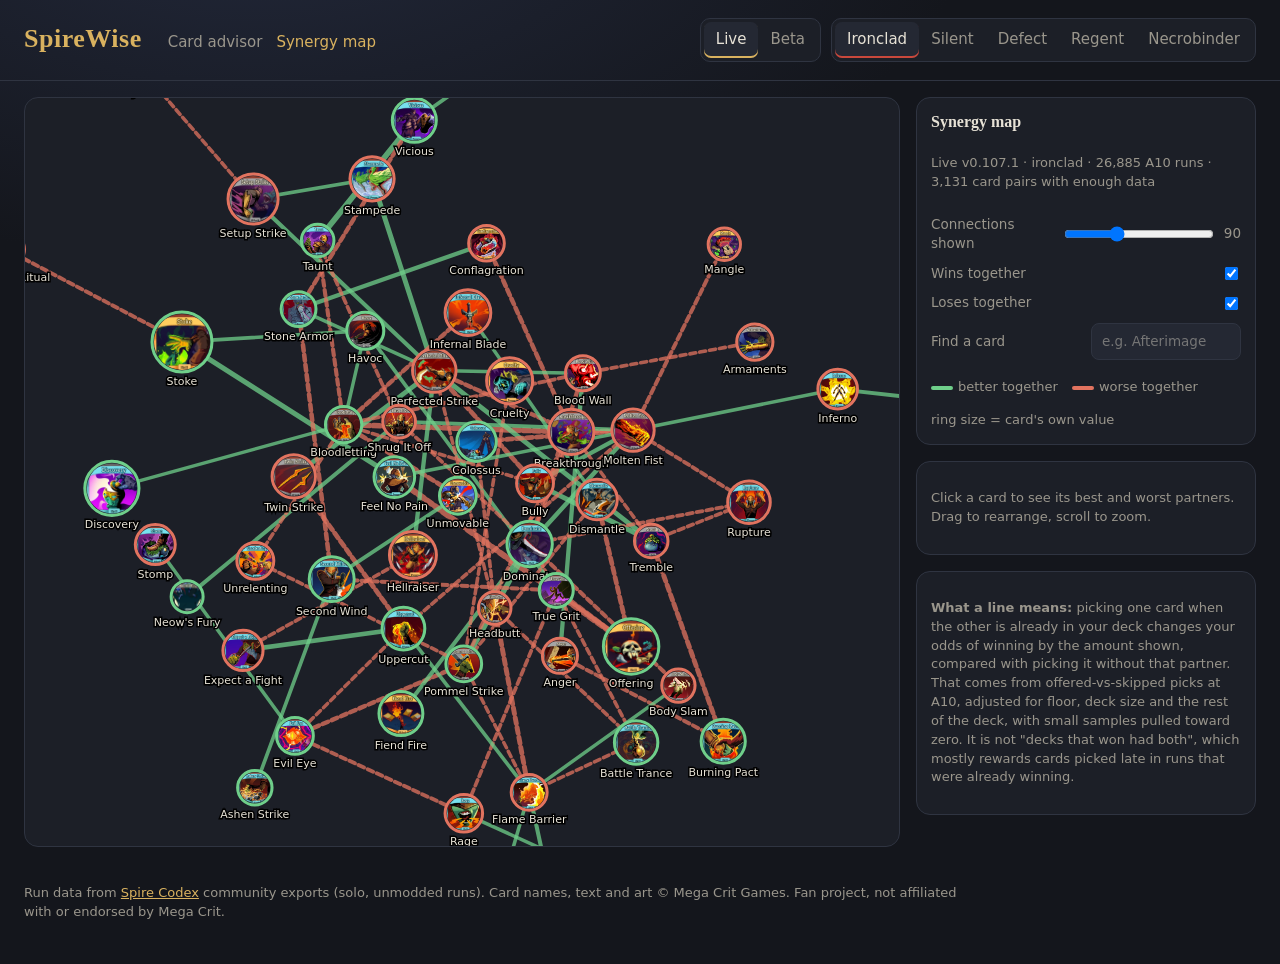
==== graph.html @ c15b02af "Add synergy map: card network of which cards win and lose more together Co-Authored-By: Claude Opus " ====
<!DOCTYPE html>
<html lang="en">
<head>
<meta charset="utf-8">
<meta name="viewport" content="width=device-width, initial-scale=1">
<title>SpireWise — Synergy map</title>
<meta name="description" content="Which Slay the Spire 2 cards win more together, and which lose more together, from 100k+ Ascension 10 runs.">
<link rel="stylesheet" href="style.css">
<style>
  main.graph{display:grid;grid-template-columns:minmax(0,1fr) 340px;gap:16px;padding:16px 24px;align-items:start}
  #stage{position:relative;height:calc(100vh - 150px);min-height:520px;padding:0;overflow:hidden}
  #stage svg{width:100%;height:100%;display:block;cursor:grab}
  .edge{fill:none;stroke-linecap:round}
  .node circle.ring{fill:var(--panel2);stroke-width:3}
  .node text{fill:var(--text);font-size:11px;text-anchor:middle;pointer-events:none;paint-order:stroke;stroke:#000;stroke-width:3px}
  .node{cursor:pointer}
  .dim{opacity:.12}
  .legend{display:flex;gap:14px;flex-wrap:wrap;font-size:13px;color:var(--muted);margin-top:8px}
  .sw{display:inline-block;width:22px;height:4px;border-radius:2px;vertical-align:middle;margin-right:5px}
  .side h3{font:600 14px Georgia,serif;margin:12px 0 4px;color:var(--gold)}
  .side table{border-collapse:collapse;width:100%;font-size:13.5px}
  .side td{padding:3px 4px;border-bottom:1px solid var(--line)}
  .side td.num{text-align:right;font-variant-numeric:tabular-nums}
  .side img{width:120px;border-radius:6px;float:right;margin-left:10px}
  .ctl{display:grid;gap:10px}
  .ctl label{display:flex;justify-content:space-between;gap:8px;align-items:center;color:var(--muted);font-size:13.5px}
  .ctl input[type=range]{width:150px}
  nav.links a{color:var(--muted);text-decoration:none;margin-left:14px}
  nav.links a.on,nav.links a:hover{color:var(--gold)}
  @media (max-width:900px){main.graph{grid-template-columns:minmax(0,1fr);padding:12px}#stage{height:70vh}}
</style>
</head>
<body>
<header>
  <div class="brand">
    <h1>SpireWise</h1>
    <nav class="links"><a href="index.html">Card advisor</a><a href="graph.html" class="on">Synergy map</a></nav>
  </div>
  <div class="controls">
    <div class="seg" id="branch"></div>
    <div class="seg" id="chars"></div>
  </div>
</header>
<main class="graph">
  <section class="panel" id="stage"><svg id="svg"></svg></section>
  <aside class="side">
    <section class="panel ctl">
      <h2>Synergy map</h2>
      <p class="muted small" id="meta"></p>
      <label>Connections shown <input type="range" id="nedges" min="20" max="250" value="90"><span id="nedges-v"></span></label>
      <label>Wins together <input type="checkbox" id="show-pos" checked></label>
      <label>Loses together <input type="checkbox" id="show-neg" checked></label>
      <label>Find a card <input id="find" placeholder="e.g. Afterimage" autocomplete="off" style="width:150px"></label>
      <div class="legend"><span><span class="sw" style="background:var(--good)"></span>better together</span><span><span class="sw" style="background:var(--bad)"></span>worse together</span><span>ring size = card's own value</span></div>
    </section>
    <section class="panel side" id="detail" style="margin-top:16px"><p class="muted small">Click a card to see its best and worst partners. Drag to rearrange, scroll to zoom.</p></section>
    <section class="panel" style="margin-top:16px">
      <p class="muted small"><b>What a line means:</b> picking one card when the other is already in your deck changes your odds of winning by the amount shown, compared with picking it without that partner. That comes from offered-vs-skipped picks at A10, adjusted for floor, deck size and the rest of the deck, with small samples pulled toward zero. It is not "decks that won had both", which mostly rewards cards picked late in runs that were already winning.</p>
    </section>
  </aside>
</main>
<footer><p>Run data from <a href="https://spire-codex.com" target="_blank" rel="noopener">Spire Codex</a> community exports (solo, unmodded runs). Card names, text and art © Mega Crit Games. Fan project, not affiliated with or endorsed by Mega Crit.</p></footer>
<script src="d3.min.js"></script>
<script src="graph.js"></script>
</body>
</html>
---- style.css ----
:root{
  --bg:#14161c; --panel:#1c1f27; --panel2:#242833; --line:#2f3441; --text:#e7e2d6; --muted:#9a968c;
  --gold:#d9b25f; --good:#6fcf8a; --bad:#e2735f; --accent:#7aa7e0;
  --ironclad:#c9483c; --silent:#4f9a5a; --defect:#4c8ec9; --regent:#d08a2e; --necrobinder:#9a6ad1;
}
*{box-sizing:border-box}
body{margin:0;background:radial-gradient(1200px 600px at 20% -10%,#22283a 0,var(--bg) 60%);color:var(--text);
  font:15px/1.45 system-ui,-apple-system,"Segoe UI",Roboto,sans-serif;min-height:100vh}
a{color:var(--gold)}
header{display:flex;flex-wrap:wrap;gap:12px 24px;align-items:center;justify-content:space-between;padding:18px 24px;border-bottom:1px solid var(--line)}
h1{font:700 26px/1 Georgia,"Times New Roman",serif;margin:0;color:var(--gold);letter-spacing:.5px}
h2{font:600 16px/1.2 Georgia,serif;margin:0;color:var(--text)}
.brand{display:flex;align-items:baseline;gap:12px;flex-wrap:wrap}
.tag,.muted{color:var(--muted)} .small{font-size:13px}
.controls{display:flex;gap:10px;flex-wrap:wrap}
.seg{display:flex;max-width:100%;overflow-x:auto;background:var(--panel);border:1px solid var(--line);border-radius:10px;padding:3px}
.seg button{background:none;border:0;color:var(--muted);padding:7px 12px;border-radius:7px;cursor:pointer;font:inherit}
.seg button.on{background:var(--panel2);color:var(--text);box-shadow:inset 0 -2px 0 var(--c,var(--gold))}
.seg button:hover{color:var(--text)}
main{display:grid;grid-template-columns:minmax(0,380px) minmax(0,1fr);gap:16px;padding:16px 24px;align-items:start}
.left{display:flex;flex-direction:column;gap:16px;min-width:0;position:sticky;top:12px}
.panel{min-width:0}
body{overflow-x:hidden}
.panel{background:var(--panel);border:1px solid var(--line);border-radius:14px;padding:14px}
.panel-head{display:flex;justify-content:space-between;align-items:center;gap:8px;margin-bottom:10px;flex-wrap:wrap}
.row{display:flex;gap:8px;align-items:center;flex-wrap:wrap}
input{background:var(--panel2);border:1px solid var(--line);color:var(--text);border-radius:8px;padding:8px 10px;font:inherit}
input:focus{outline:2px solid var(--gold);outline-offset:-1px}
button{font:inherit}
.ghost{background:none;border:1px solid var(--line);color:var(--muted);border-radius:8px;padding:5px 10px;cursor:pointer}
.ghost:hover{color:var(--text);border-color:var(--muted)}
.search{position:relative;flex:1;min-width:160px}.search input{width:100%}
.floor{color:var(--muted)}.floor input{width:64px;margin-left:4px}
.suggest{position:absolute;z-index:5;left:0;right:0;top:100%;margin:4px 0 0;padding:4px;list-style:none;background:var(--panel2);border:1px solid var(--line);border-radius:10px;max-height:320px;overflow:auto;display:none}
.suggest.open{display:block}
.suggest li{display:flex;gap:8px;align-items:center;padding:5px 6px;border-radius:6px;cursor:pointer}
.suggest li.hl,.suggest li:hover{background:var(--line)}
.suggest img{width:28px;height:38px;object-fit:cover;border-radius:3px}
.deck-list{list-style:none;margin:10px 0 0;padding:0;display:grid;gap:4px;max-height:420px;overflow:auto}
.deck-list li{display:flex;align-items:center;gap:8px;padding:4px 6px;border-radius:8px;background:var(--panel2)}
.deck-list .n{color:var(--gold);font-weight:600;min-width:22px}
.deck-list .name{flex:1}
.deck-list button{background:none;border:0;color:var(--muted);cursor:pointer;font-size:16px;padding:0 4px}
.deck-list button:hover{color:var(--text)}
.slots{display:grid;grid-template-columns:repeat(3,minmax(0,1fr));gap:8px}
.slot{position:relative}.slot.search{min-width:0}
.slot input{width:100%}
.reward-cards{display:grid;grid-template-columns:repeat(3,1fr);gap:8px;margin-top:10px}
.rc{background:var(--panel2);border:1px solid var(--line);border-radius:10px;padding:6px;text-align:center}
.rc.best{border-color:var(--gold);box-shadow:0 0 0 1px var(--gold)}
.rc img{width:100%;border-radius:6px;display:block}
.rc .g{font-weight:700;font-size:18px;margin-top:4px}
.rc .skip{color:var(--muted);font-size:13px}
.rank{list-style:none;margin:0;padding:0;display:grid;gap:6px}
.rank li{background:var(--panel2);border:1px solid var(--line);border-radius:10px}
.rank .top{display:grid;grid-template-columns:28px 44px 1fr 150px 70px;gap:10px;align-items:center;padding:6px 10px;cursor:pointer}
.rank .i{color:var(--muted);text-align:right}
.rank img.th{width:44px;height:58px;object-fit:cover;border-radius:4px;background:#000}
.rank .nm{font-weight:600}.rank .sub{color:var(--muted);font-size:12.5px}
.bar{height:8px;background:var(--line);border-radius:4px;position:relative;overflow:hidden}
.bar span{position:absolute;top:0;bottom:0;border-radius:4px}
.g{font-variant-numeric:tabular-nums;text-align:right;font-weight:700}
.pos{color:var(--good)}.neg{color:var(--bad)}
.pill{display:inline-block;font-size:11px;padding:1px 7px;border-radius:999px;border:1px solid var(--line);color:var(--muted);margin-left:6px;vertical-align:1px}
.pill.syn-pos{border-color:#3d6b4a;color:var(--good)}.pill.syn-neg{border-color:#7a3e33;color:var(--bad)}
.pill.low{border-color:#555;color:#bbb}
.detail{display:none;padding:4px 12px 12px 82px;gap:16px;grid-template-columns:200px 1fr}
li.open .detail{display:grid}
.detail img{width:200px;border-radius:8px}
.detail table{border-collapse:collapse;font-size:13.5px;width:100%}
.detail td{padding:3px 6px;border-bottom:1px solid var(--line)}
.detail td.num{text-align:right;font-variant-numeric:tabular-nums}
.detail h3{font:600 14px Georgia,serif;margin:10px 0 4px;color:var(--gold)}
.ctext{color:var(--muted);font-size:13.5px;white-space:pre-line}
#filter{width:160px}.chk{color:var(--muted);font-size:13.5px}
footer{padding:8px 24px 30px;color:var(--muted);font-size:13px;max-width:1000px}
@media (max-width:900px){
  main{grid-template-columns:minmax(0,1fr);padding:12px}
  .left{position:static}
  .controls{width:100%}
  .deck-list{max-height:260px}
  .rank .top{grid-template-columns:22px 40px 1fr 60px}
  .rank .top .bar{display:none}
  .detail{grid-template-columns:1fr;padding:4px 10px 12px}
  .detail img{width:160px}
  header{padding:14px 12px}
}

.mates{display:flex;gap:6px;flex-wrap:wrap;margin-top:8px;align-items:center}
.mates select{background:var(--panel2);border:1px solid var(--line);color:var(--text);border-radius:8px;padding:6px 8px;font:inherit}
.team-row{display:grid;grid-template-columns:1fr 70px 110px;gap:8px;align-items:center;padding:5px 6px;border-radius:8px;font-size:14px}
.team-row.me{background:var(--panel2);outline:1px solid var(--gold)}
.team-row .lu{display:flex;gap:4px;flex-wrap:wrap}
.chip{font-size:12px;padding:1px 7px;border-radius:999px;border:1px solid var(--line)}
.team h3{font:600 14px Georgia,serif;margin:10px 0 4px;color:var(--gold)}

nav.links a{color:var(--muted);text-decoration:none;margin-left:14px}
nav.links a.on,nav.links a:hover{color:var(--gold)}
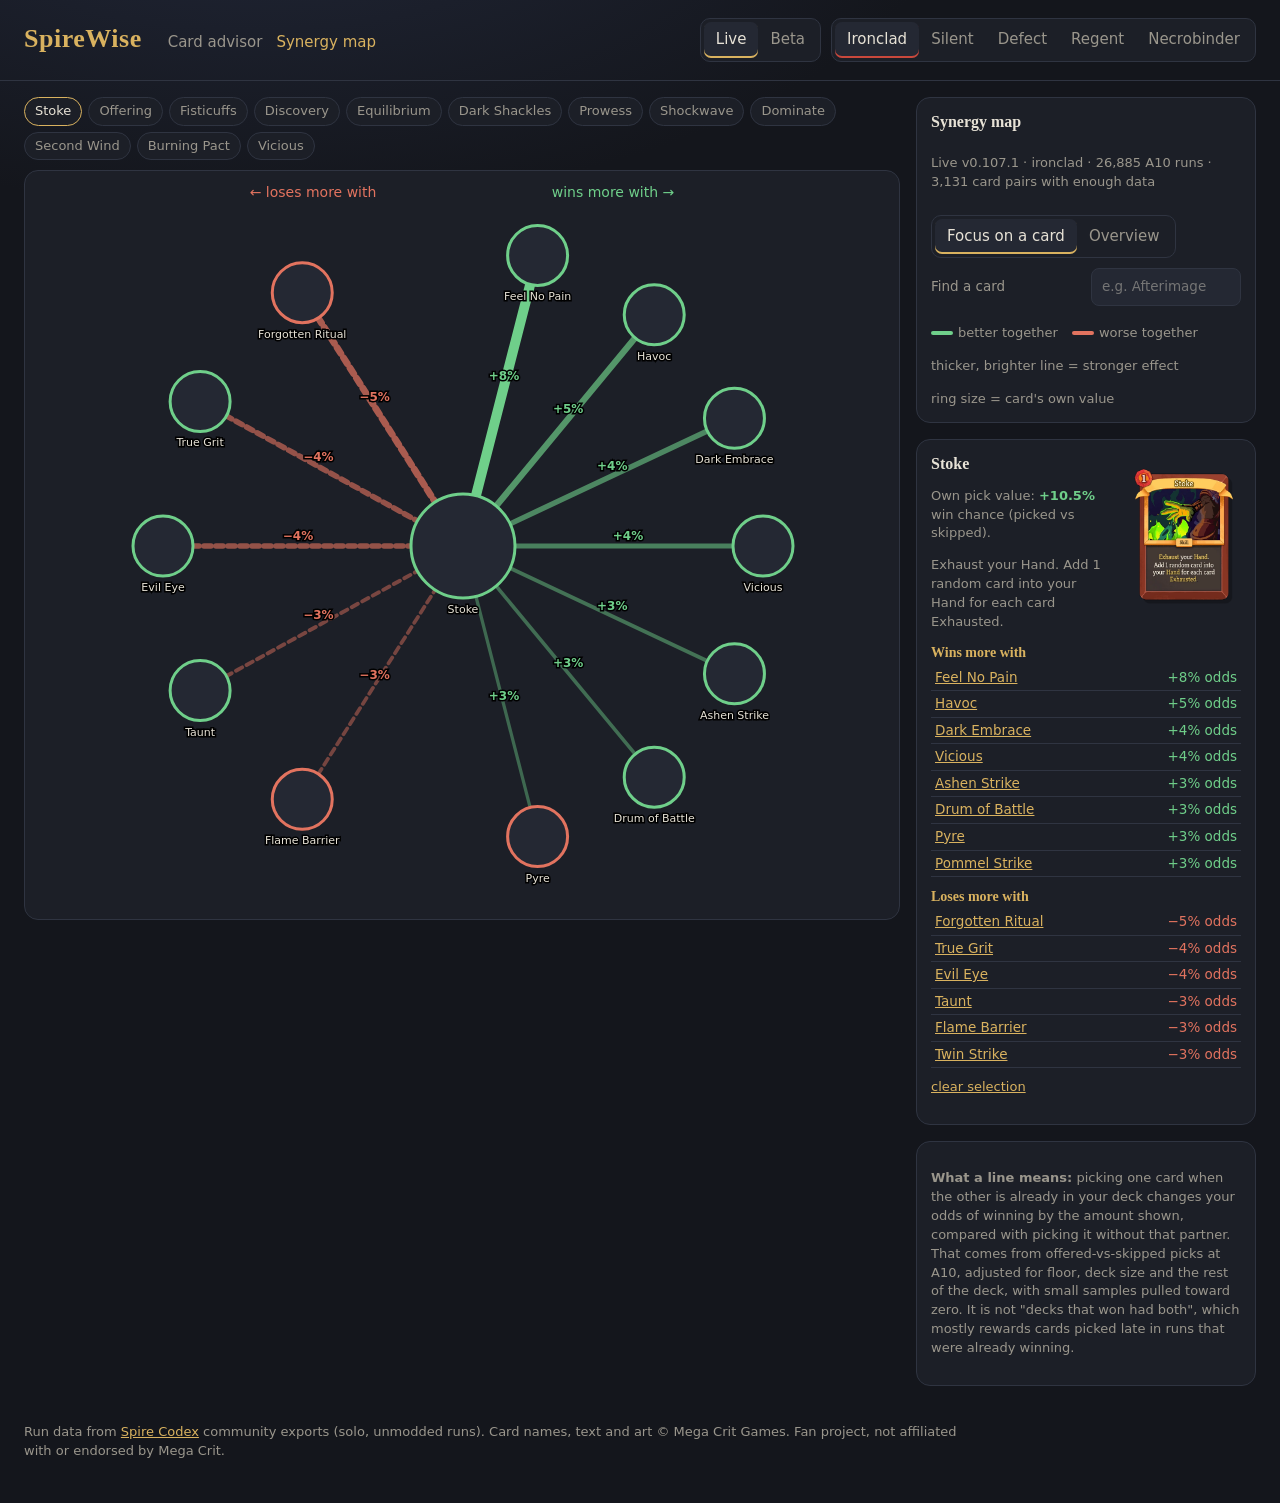
==== commit 12723538: "Synergy map: focus view by default, auto-fit overview, line weight and brightness by strength Co-Aut" ====
--- a/graph.html
+++ b/graph.html
@@ -15,6 +15,13 @@
   .node text{fill:var(--text);font-size:11px;text-anchor:middle;pointer-events:none;paint-order:stroke;stroke:#000;stroke-width:3px}
   .node{cursor:pointer}
   .dim{opacity:.12}
+  .picks{margin-bottom:10px;gap:6px}
+  .picks button{background:var(--panel);border:1px solid var(--line);color:var(--muted);border-radius:999px;padding:4px 10px;cursor:pointer;font-size:13px}
+  .picks button.on,.picks button:hover{color:var(--text);border-color:var(--gold)}
+  .node.hidelabel text{opacity:0}.node.hidelabel:hover text{opacity:1}
+  .elabel{font-size:12px;font-weight:700;paint-order:stroke;stroke:#000;stroke-width:3px}
+  .ctl .seg{width:max-content}
+  body.focus .ov{display:none}
   .legend{display:flex;gap:14px;flex-wrap:wrap;font-size:13px;color:var(--muted);margin-top:8px}
   .sw{display:inline-block;width:22px;height:4px;border-radius:2px;vertical-align:middle;margin-right:5px}
   .side h3{font:600 14px Georgia,serif;margin:12px 0 4px;color:var(--gold)}
@@ -30,7 +37,7 @@
   @media (max-width:900px){main.graph{grid-template-columns:minmax(0,1fr);padding:12px}#stage{height:70vh}}
 </style>
 </head>
-<body>
+<body class="focus">
 <header>
   <div class="brand">
     <h1>SpireWise</h1>
@@ -42,18 +49,22 @@
   </div>
 </header>
 <main class="graph">
-  <section class="panel" id="stage"><svg id="svg"></svg></section>
+  <div>
+    <div class="row picks" id="picks"></div>
+    <section class="panel" id="stage"><svg id="svg"></svg></section>
+  </div>
   <aside class="side">
     <section class="panel ctl">
       <h2>Synergy map</h2>
       <p class="muted small" id="meta"></p>
-      <label>Connections shown <input type="range" id="nedges" min="20" max="250" value="90"><span id="nedges-v"></span></label>
-      <label>Wins together <input type="checkbox" id="show-pos" checked></label>
-      <label>Loses together <input type="checkbox" id="show-neg" checked></label>
+      <div class="seg" id="view"><button data-v="focus" class="on">Focus on a card</button><button data-v="overview">Overview</button></div>
+      <label class="ov">Connections shown <input type="range" id="nedges" min="10" max="150" value="35"><span id="nedges-v"></span></label>
+      <label class="ov">Wins together <input type="checkbox" id="show-pos" checked></label>
+      <label class="ov">Loses together <input type="checkbox" id="show-neg"></label>
       <label>Find a card <input id="find" placeholder="e.g. Afterimage" autocomplete="off" style="width:150px"></label>
-      <div class="legend"><span><span class="sw" style="background:var(--good)"></span>better together</span><span><span class="sw" style="background:var(--bad)"></span>worse together</span><span>ring size = card's own value</span></div>
+      <div class="legend"><span><span class="sw" style="background:var(--good)"></span>better together</span><span><span class="sw" style="background:var(--bad)"></span>worse together</span><span>thicker, brighter line = stronger effect</span><span>ring size = card's own value</span></div>
     </section>
-    <section class="panel side" id="detail" style="margin-top:16px"><p class="muted small">Click a card to see its best and worst partners. Drag to rearrange, scroll to zoom.</p></section>
+    <section class="panel side" id="detail" style="margin-top:16px"><p class="muted small">Pick a card above or search for one. Click any partner to move it to the centre.</p></section>
     <section class="panel" style="margin-top:16px">
       <p class="muted small"><b>What a line means:</b> picking one card when the other is already in your deck changes your odds of winning by the amount shown, compared with picking it without that partner. That comes from offered-vs-skipped picks at A10, adjusted for floor, deck size and the rest of the deck, with small samples pulled toward zero. It is not "decks that won had both", which mostly rewards cards picked late in runs that were already winning.</p>
     </section>
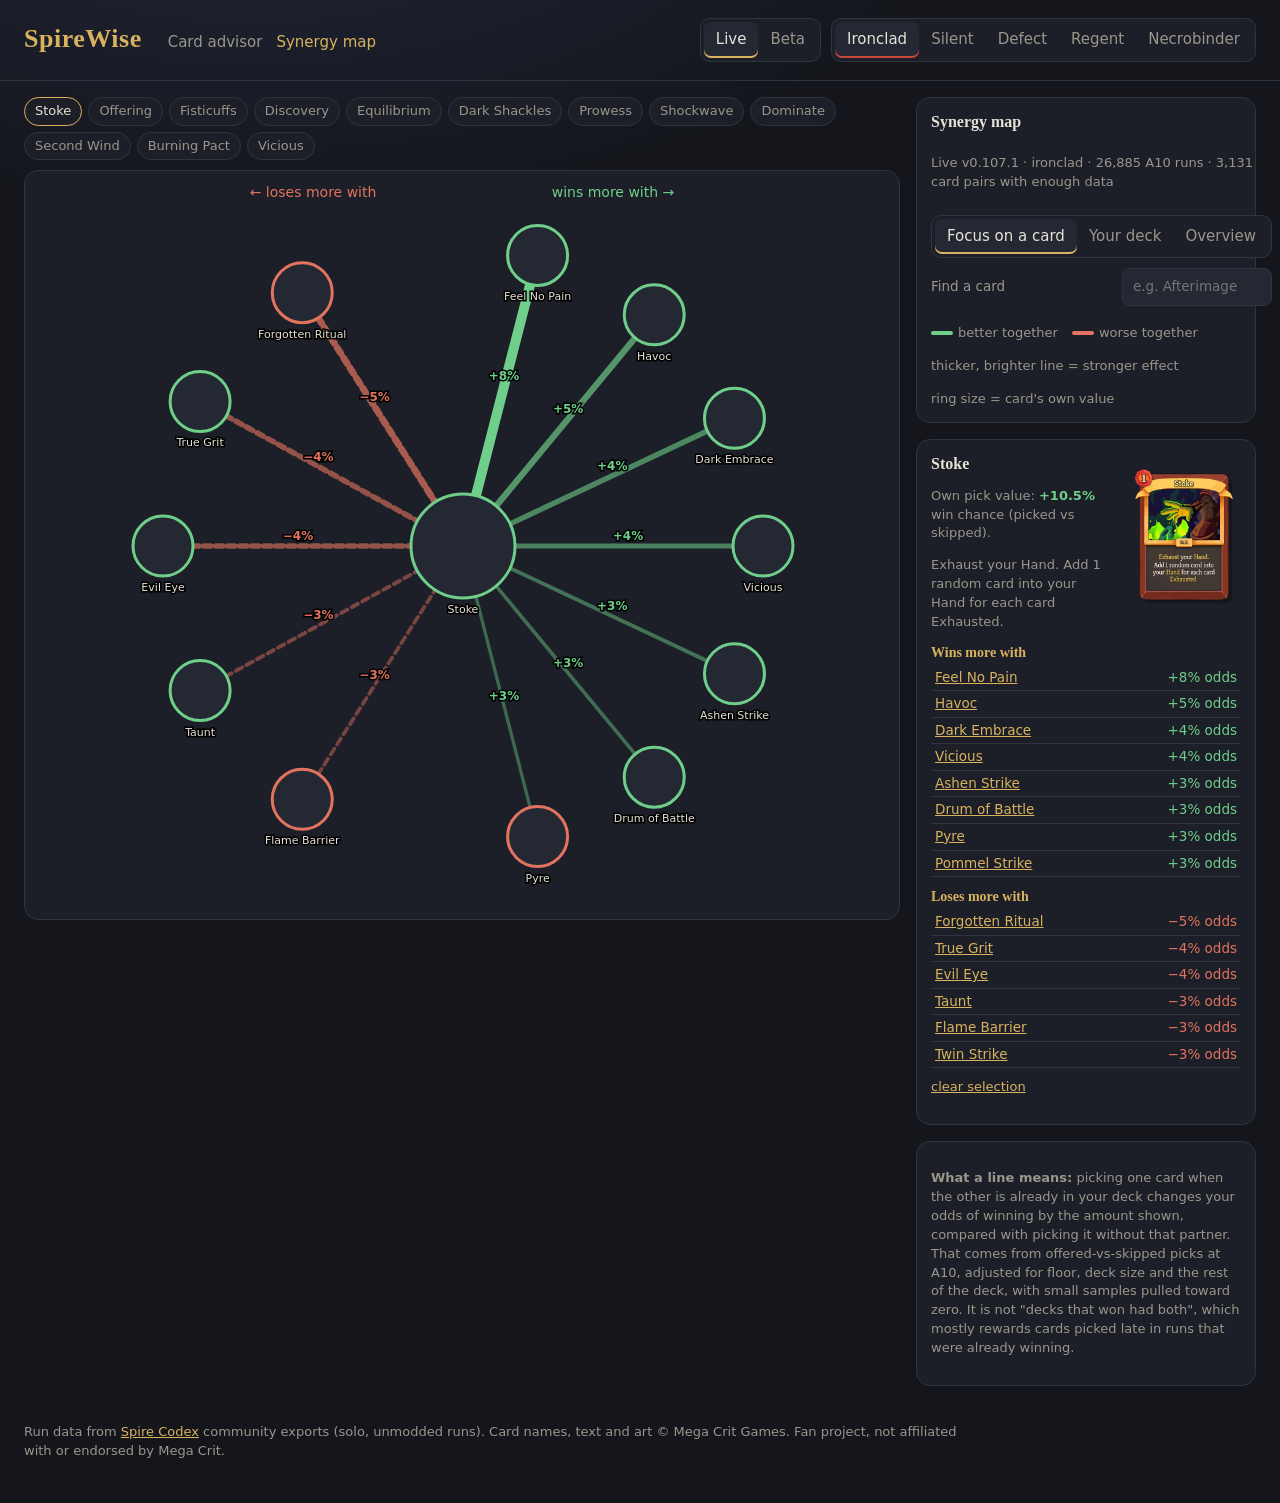
==== commit b059fb96: "Deck-aware synergy: Your deck view, in-deck partners in focus view, deck partners in advisor Co-Auth" ====
--- a/graph.html
+++ b/graph.html
@@ -57,7 +57,7 @@
     <section class="panel ctl">
       <h2>Synergy map</h2>
       <p class="muted small" id="meta"></p>
-      <div class="seg" id="view"><button data-v="focus" class="on">Focus on a card</button><button data-v="overview">Overview</button></div>
+      <div class="seg" id="view"><button data-v="focus" class="on">Focus on a card</button><button data-v="deck">Your deck</button><button data-v="overview">Overview</button></div>
       <label class="ov">Connections shown <input type="range" id="nedges" min="10" max="150" value="35"><span id="nedges-v"></span></label>
       <label class="ov">Wins together <input type="checkbox" id="show-pos" checked></label>
       <label class="ov">Loses together <input type="checkbox" id="show-neg"></label>
